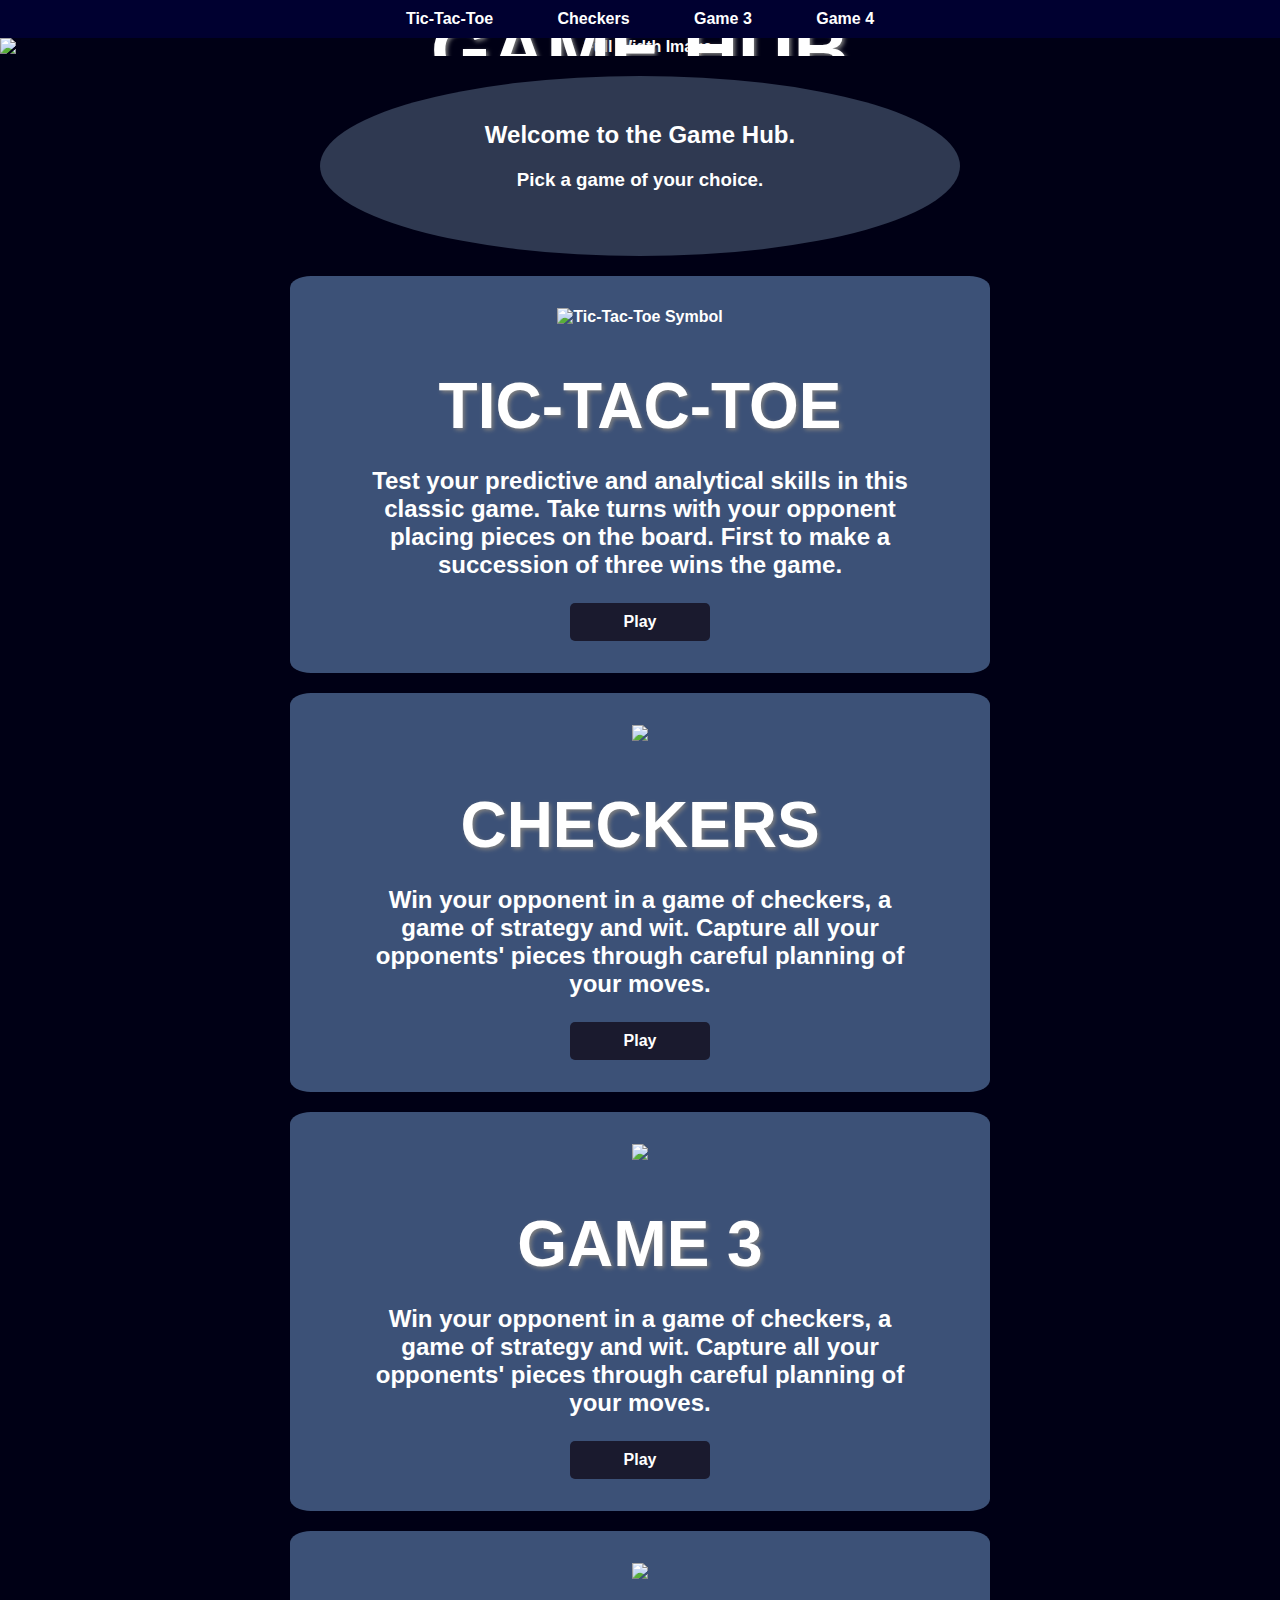
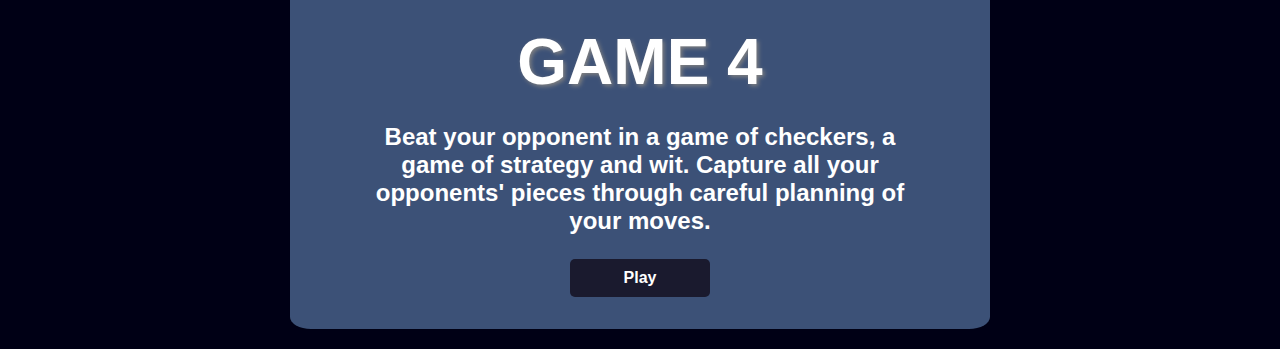
==== homepage/index.html @ 2098d3e7 "Some styling changes" ====
<!DOCTYPE html>
<html>
<head>
  <title>
    Layout Project
  </title>
  <link rel="stylesheet" type="text/css" href="../styles.css">
  <link rel="stylesheet" type="text/css" href="style.css">
</head>
<body>
    <nav>
        <ul>
            <li><a class="smooth" href="#game1">Tic-Tac-Toe</a></li>
            <li><a class="smooth" href="#game2">Checkers</a></li>
            <li><a class="smooth" href="#game3">Game 3</a></li>
            <li><a class="smooth" href="#game4">Game 4</a></li>
        </ul>
    </nav>
    <div class="img-with-text">
        <img id="title-img" src="https://img.pikbest.com/back_our/20210913/bg/3b1538b3e9e709b3f5ec27da526f285c_101726.png!w700wp" alt="Full Width Image">
        <h1 class="text-over-image title">Game Hub</h1>
    </div>
    <section>
        <div class="text-div">
            <h2>Welcome to the Game Hub.</h2>
            <h3>Pick a game of your choice.</h3>
        </div>
    </section>
    <section id="game1" class="game-section">
        <img class="game-image" src="https://media.istockphoto.com/id/1421876725/vector/noughts-and-crosses-colored-linear-icon-tic-tac-toe-symbol.jpg?s=612x612&w=0&k=20&c=2CHHiSCqKN78PHCwWTHP1IhIhzkbP_eqj8nN1cKShVs=" alt="Tic-Tac-Toe Symbol">
        <h1 class="game-title">Tic-Tac-Toe</h1>
        <p class="game-description">Test your predictive and analytical skills in this classic game. Take turns with your opponent placing pieces on the board. First to make a succession of three wins the game.</p>
        <a href="../tic-tac-toe/tictactoe.html"><button id="button1" class="play-button button">Play</button></a>
    </section>
    <section id="game2" class="game-section">
        <img class="game-image" src="https://i.pinimg.com/564x/75/3d/2b/753d2bd3dcc7fecbcd1c6d2c3f3809d1.jpg">
        <h1 class="game-title">Checkers</h1>
        <p class="game-description">Win your opponent in a game of checkers, a game of strategy and wit. Capture all your opponents' pieces through careful planning of your moves.</p>
        <a href="../tic-tac-toe/tictactoe.html"><button id="button2" class="play-button button">Play</button></a>
    </section>
    <section id="game3" class="game-section">
        <img class="game-image" src="https://i.pinimg.com/564x/75/3d/2b/753d2bd3dcc7fecbcd1c6d2c3f3809d1.jpg">
        <h1 class="game-title">Game 3</h1>
        <p class="game-description">Win your opponent in a game of checkers, a game of strategy and wit. Capture all your opponents' pieces through careful planning of your moves.</p>
        <a href="../tic-tac-toe/tictactoe.html"><button id="button3" class="play-button button">Play</button></a>
    </section>
    <section id="game4" class="game-section">
        <img class="game-image" src="https://i.pinimg.com/564x/75/3d/2b/753d2bd3dcc7fecbcd1c6d2c3f3809d1.jpg">
        <h1 class="game-title">Game 4</h1>
        <p class="game-description">Beat your opponent in a game of checkers, a game of strategy and wit. Capture all your opponents' pieces through careful planning of your moves.</p>
        <a href="../tic-tac-toe/tictactoe.html"><button id="button4" class="play-button button">Play</button></a>
    </section>

</body>
</html>
---- styles.css ----
body {
  margin: 0;
  background-color: #000015;
  color: white;
  font-family: 'Montserrat', sans-serif;
  font-weight: bold;
  text-align: center;
}

.title {
  font-family: 'Montserrat', sans-serif;
  font-size: 6vw;
  font-weight: bold;
  color: white;
  text-transform: uppercase;
  text-shadow: 2px 2px 4px grey;
}

.text-div {
  display: block;
  margin: auto;
  background-color: rgba(59, 71, 96, 0.8);
  width: 50%;
  height: 20vh;
  border-radius: 180%;
}

.text-div * {
  position: relative;
  top: 25%;
}

.button {
  width: 20%;
  background-color: #1a1a2e; /* Dark blue background color */
  color: #fff; /* White text color */
  border: none; /* Remove border */
  padding: 10px 20px; /* Add padding */
  font-size: 16px; /* Font size */
  font-weight: bold; /* Bold font */
  border-radius: 5px; /* Rounded corners */
  cursor: pointer; /* Cursor style */
  transition: background-color 0.3s ease; /* Smooth transition */
}

nav {
  background-color: #000030; /* Black-blue color */
}

nav ul {
  list-style-type: none;
  margin: 0;
  padding: 0;
  text-align: center;
}

nav ul li {
  display: inline-block;
  margin-right: 20px;
}

nav ul li:last-child {
  margin-right: 0; /* Remove right margin from the last item */
}

nav ul li a {
  text-decoration: none;
  color: #fff; /* White text color */
  padding: 10px 20px;
  display: inline-block;
}

a {
    text-decoration: none;
    color: white;
}

nav ul li a:hover {
  background-color: #000080; /* Darker shade of blue on hover */
}
---- homepage/style.css ----
html {
  scroll-behavior: smooth;
}

body {
  margin: 0;
  background-color: #000015;
  color: white;
  font-family: 'Montserrat', sans-serif;
  font-weight: bold;
  text-align: center;
}

#title-img {
  display: block;
  
  width: 100%;
}

.img-with-text {
  position: relative;
  text-align: center;
  overflow: hidden;
}

.text-over-image {
  position: absolute;
  bottom: 50%;
  left: 50%;
  transform: translate(-50%, 110%);
  text-align: center;
  color: red;
}

.title {
  font-family: 'Montserrat', sans-serif;
  font-size: 6vw;
  font-weight: bold;
  color: white;
  text-transform: uppercase;
  text-shadow: 2px 2px 4px grey;
}

.text-div {
  display: block;
  margin: auto;
  background-color: rgba(59, 71, 96, 0.8);
  width: 50%;
  height: 20vh;
  border-radius: 180%;
}

.text-div * {
  position: relative;
  top: 25%;
}

.game-section {
  width: 80%;
  max-width: 700px;
  height: auto;

  padding-top: 2em;
  padding-bottom: 2em;
  
  margin-right: auto;
  margin-left: auto;

  margin-top: 20px;
  margin-bottom: 20px;

  background-color: rgb(60, 81, 119);
  border-radius: 3%
}

.game-image {
  position: relative;
  top: 5%;
  width: 63%
}

.game-title {
  position: relative;
  top: 4%;
  font-family: 'Montserrat', sans-serif;
  font-size: 6vw;
  font-weight: bold;
  color: white;
  text-transform: uppercase;
  text-shadow: 2px 2px 4px grey;
  margin-bottom: 0;
}

.game-description {
  font-size: 2.3vw;
  margin-right: 10%;
  margin-left: 10%;
}

.play-button:hover {
    background-color: #0d0d1a; /* Darker blue on hover */
}

@media screen and (max-width: 700px) {
  #title-img {
    width: 200%
  }
}

@media screen and (min-width: 1000px) {
  .game-title {
    font-size: 4em;
  }

  .game-description {
    font-size: 1.5em;
  }
}
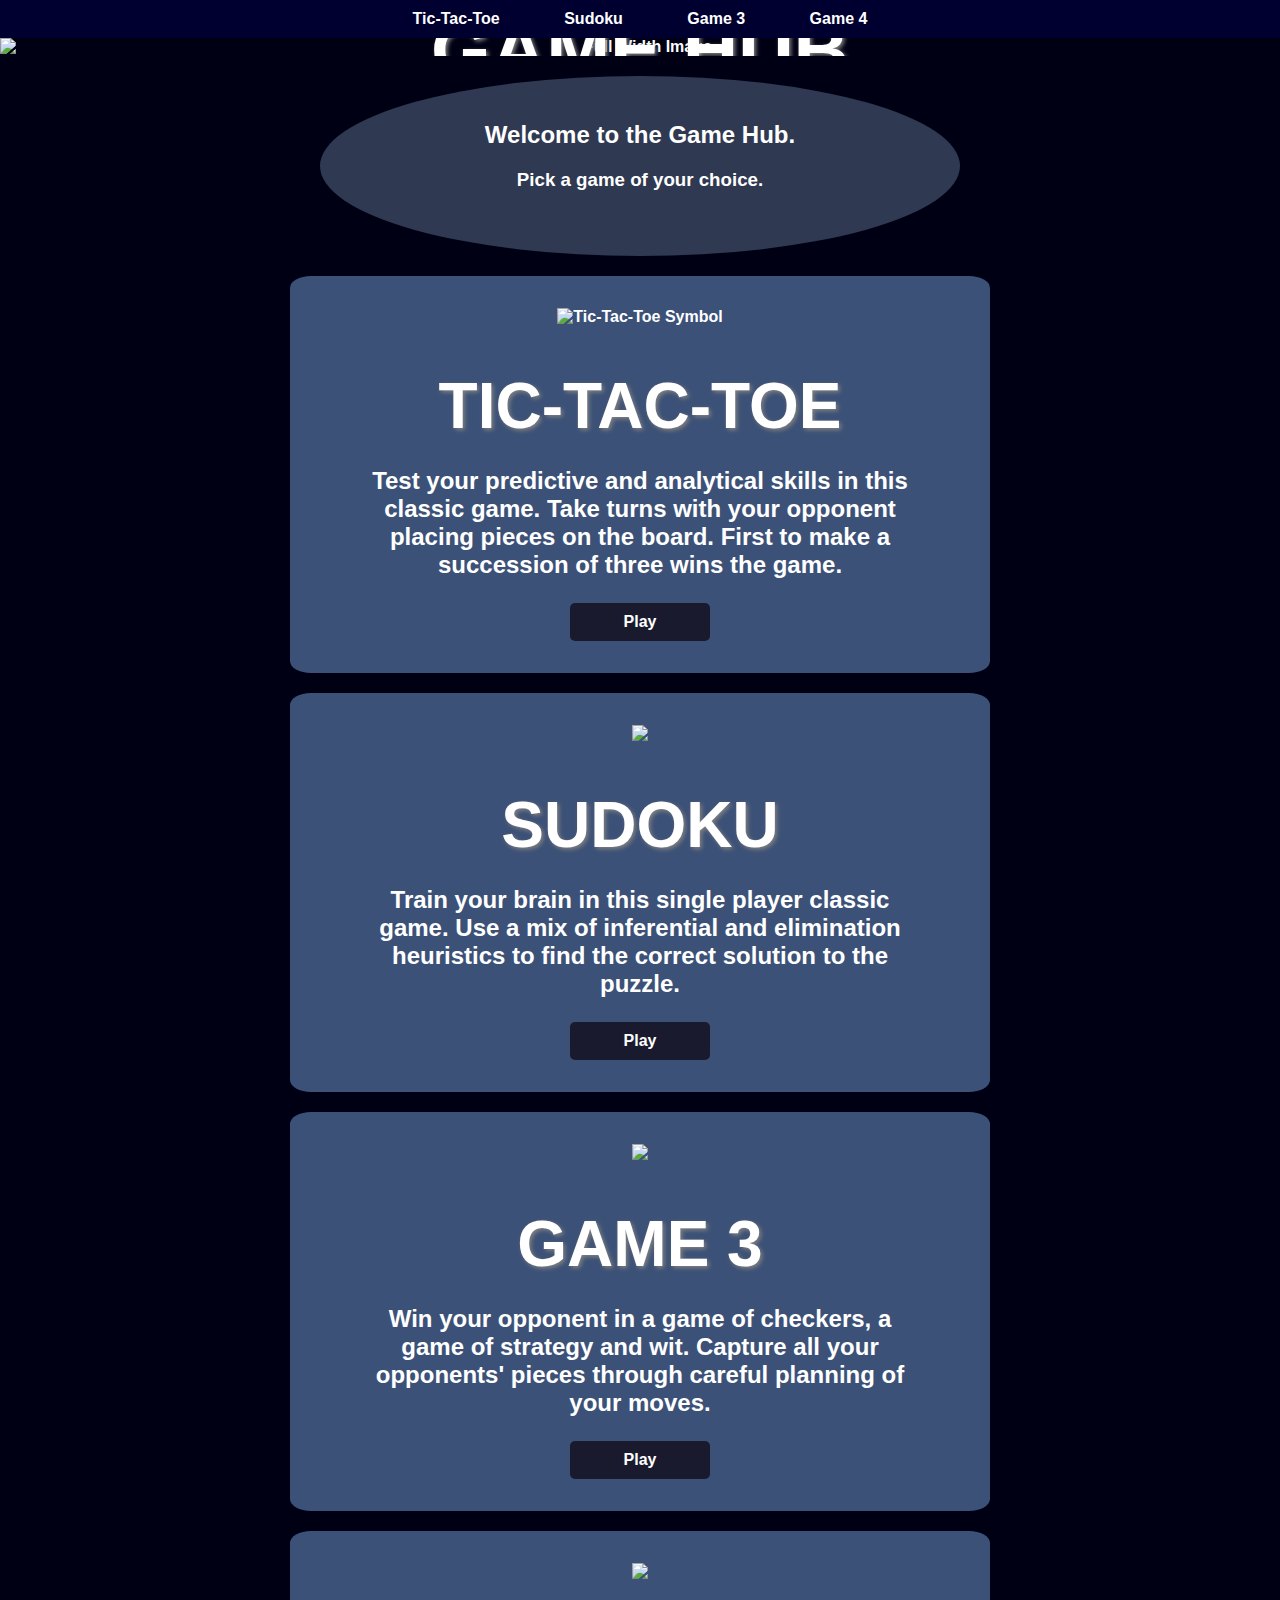
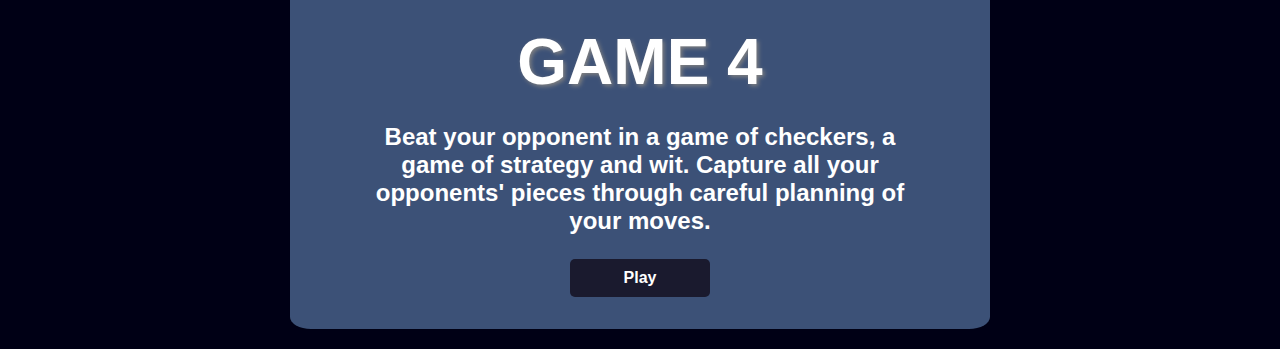
==== commit 7bed2e47: "Sudoku finished" ====
--- a/homepage/index.html
+++ b/homepage/index.html
@@ -11,7 +11,7 @@
     <nav>
         <ul>
             <li><a class="smooth" href="#game1">Tic-Tac-Toe</a></li>
-            <li><a class="smooth" href="#game2">Checkers</a></li>
+            <li><a class="smooth" href="#game2">Sudoku</a></li>
             <li><a class="smooth" href="#game3">Game 3</a></li>
             <li><a class="smooth" href="#game4">Game 4</a></li>
         </ul>
@@ -33,10 +33,10 @@
         <a href="../tic-tac-toe/tictactoe.html"><button id="button1" class="play-button button">Play</button></a>
     </section>
     <section id="game2" class="game-section">
-        <img class="game-image" src="https://i.pinimg.com/564x/75/3d/2b/753d2bd3dcc7fecbcd1c6d2c3f3809d1.jpg">
-        <h1 class="game-title">Checkers</h1>
-        <p class="game-description">Win your opponent in a game of checkers, a game of strategy and wit. Capture all your opponents' pieces through careful planning of your moves.</p>
-        <a href="../tic-tac-toe/tictactoe.html"><button id="button2" class="play-button button">Play</button></a>
+        <img class="game-image" src="https://store-images.s-microsoft.com/image/apps.23075.14573867130554603.1e7f880d-4d81-4e54-8e33-3e71fddcdef3.0691e3f6-1369-49ee-b006-f3b64e014343?mode=scale&q=90&h=300&w=300">
+        <h1 class="game-title">Sudoku</h1>
+        <p class="game-description">Train your brain in this single player classic game. Use a mix of inferential and elimination heuristics to find the correct solution to the puzzle.</p>
+        <a href="../sudoku/sudoku.html"><button id="button2" class="play-button button">Play</button></a>
     </section>
     <section id="game3" class="game-section">
         <img class="game-image" src="https://i.pinimg.com/564x/75/3d/2b/753d2bd3dcc7fecbcd1c6d2c3f3809d1.jpg">
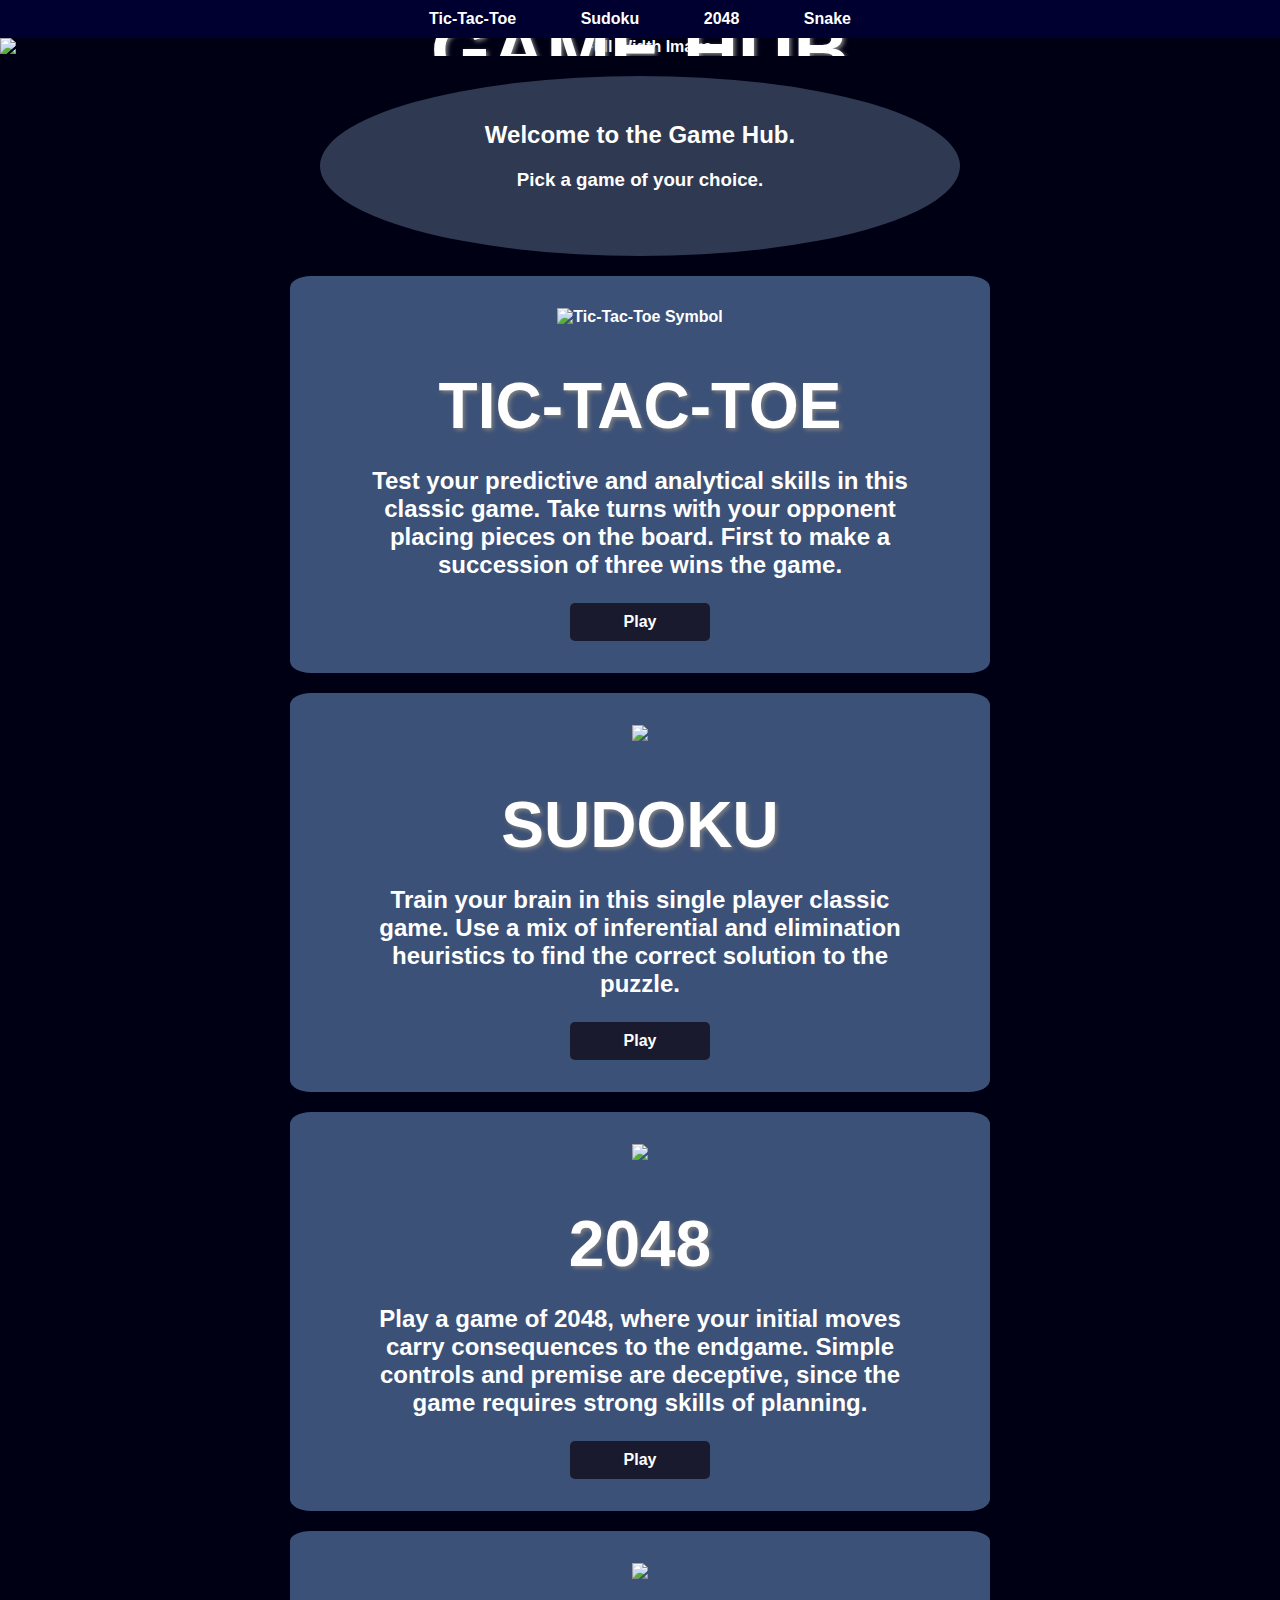
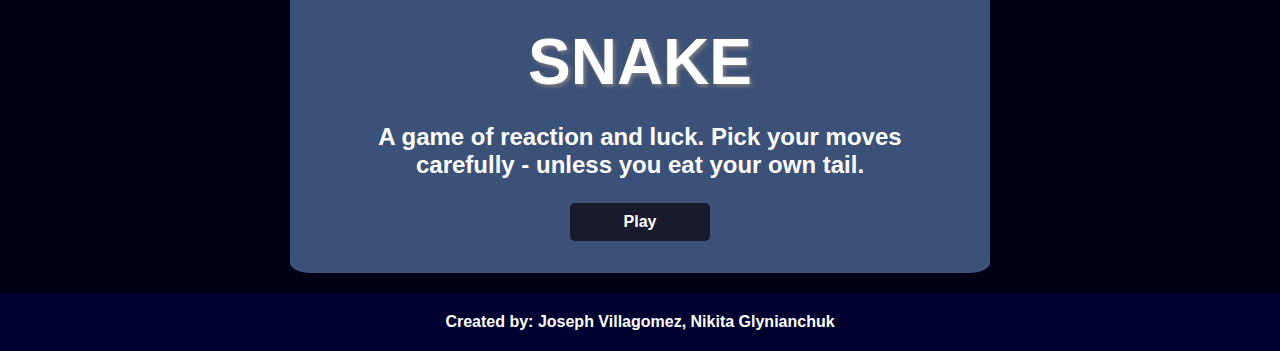
==== commit 95eae04d: "Added our names and finalized 2048" ====
--- a/homepage/index.html
+++ b/homepage/index.html
@@ -12,8 +12,8 @@
         <ul>
             <li><a class="smooth" href="#game1">Tic-Tac-Toe</a></li>
             <li><a class="smooth" href="#game2">Sudoku</a></li>
-            <li><a class="smooth" href="#game3">Game 3</a></li>
-            <li><a class="smooth" href="#game4">Game 4</a></li>
+            <li><a class="smooth" href="#game3">2048</a></li>
+            <li><a class="smooth" href="#game4">Snake</a></li>
         </ul>
     </nav>
     <div class="img-with-text">
@@ -27,29 +27,42 @@
         </div>
     </section>
     <section id="game1" class="game-section">
+        <!-- https://media.istockphoto.com/id/1421876725/vector/noughts-and-crosses-colored-linear-icon-tic-tac-toe-symbol.jpg?s=612x612&w=0&k=20&c=2CHHiSCqKN78PHCwWTHP1IhIhzkbP_eqj8nN1cKShVs= -->
         <img class="game-image" src="https://media.istockphoto.com/id/1421876725/vector/noughts-and-crosses-colored-linear-icon-tic-tac-toe-symbol.jpg?s=612x612&w=0&k=20&c=2CHHiSCqKN78PHCwWTHP1IhIhzkbP_eqj8nN1cKShVs=" alt="Tic-Tac-Toe Symbol">
         <h1 class="game-title">Tic-Tac-Toe</h1>
         <p class="game-description">Test your predictive and analytical skills in this classic game. Take turns with your opponent placing pieces on the board. First to make a succession of three wins the game.</p>
         <a href="../tic-tac-toe/tictactoe.html"><button id="button1" class="play-button button">Play</button></a>
     </section>
     <section id="game2" class="game-section">
+        <!-- Microsoft: https://store-images.s-microsoft.com/image/apps.23075.14573867130554603.1e7f880d-4d81-4e54-8e33-3e71fddcdef3.0691e3f6-1369-49ee-b006-f3b64e014343?mode=scale&q=90&h=300&w=300 -->
         <img class="game-image" src="https://store-images.s-microsoft.com/image/apps.23075.14573867130554603.1e7f880d-4d81-4e54-8e33-3e71fddcdef3.0691e3f6-1369-49ee-b006-f3b64e014343?mode=scale&q=90&h=300&w=300">
         <h1 class="game-title">Sudoku</h1>
         <p class="game-description">Train your brain in this single player classic game. Use a mix of inferential and elimination heuristics to find the correct solution to the puzzle.</p>
         <a href="../sudoku/sudoku.html"><button id="button2" class="play-button button">Play</button></a>
     </section>
     <section id="game3" class="game-section">
-        <img class="game-image" src="https://i.pinimg.com/564x/75/3d/2b/753d2bd3dcc7fecbcd1c6d2c3f3809d1.jpg">
-        <h1 class="game-title">Game 3</h1>
-        <p class="game-description">Win your opponent in a game of checkers, a game of strategy and wit. Capture all your opponents' pieces through careful planning of your moves.</p>
-        <a href="../tic-tac-toe/tictactoe.html"><button id="button3" class="play-button button">Play</button></a>
+        <!-- Super 2048 Game - Apps on Google Play: https://play-lh.googleusercontent.com/PIIWrW1vQG5mGymXS8ReNFhCP3iQlSIX_pII8eu-qCF2ATA3ckEylVvg1_Cq5BrTORU -->
+        <img class="game-image" src="https://play-lh.googleusercontent.com/PIIWrW1vQG5mGymXS8ReNFhCP3iQlSIX_pII8eu-qCF2ATA3ckEylVvg1_Cq5BrTORU">
+        <h1 class="game-title">2048</h1>
+        <p class="game-description">Play a game of 2048, where your initial moves carry consequences to the endgame. Simple controls and premise are deceptive, since the game requires strong skills of planning.</p>
+        <a href="../2048/2048.html"><button id="button3" class="play-button button">Play</button></a>
     </section>
+    <!-- The Classic Snake Game: Microsoft Store: https://store-images.microsoft.com/image/apps.30256.9007199266682902.cbc2e675-3a1a-462d-882b-c1bfa6aa1bc6.38b8e90a-ec73-45ae-b281-f4ad9ff25cb6?mode=scale&q=90&h=200&w=200&background=%23491bc5 -->
     <section id="game4" class="game-section">
-        <img class="game-image" src="https://i.pinimg.com/564x/75/3d/2b/753d2bd3dcc7fecbcd1c6d2c3f3809d1.jpg">
-        <h1 class="game-title">Game 4</h1>
-        <p class="game-description">Beat your opponent in a game of checkers, a game of strategy and wit. Capture all your opponents' pieces through careful planning of your moves.</p>
+        <img class="game-image" src="https://store-images.microsoft.com/image/apps.30256.9007199266682902.cbc2e675-3a1a-462d-882b-c1bfa6aa1bc6.38b8e90a-ec73-45ae-b281-f4ad9ff25cb6?mode=scale&q=90&h=200&w=200&background=%23491bc5">
+        <h1 class="game-title">Snake</h1>
+        <p class="game-description">A game of reaction and luck. Pick your moves carefully - unless you eat your own tail.</p>
         <a href="../tic-tac-toe/tictactoe.html"><button id="button4" class="play-button button">Play</button></a>
     </section>
+    <footer>
+        <nav>
+        <ul>
+            <li>Created by:</li>
+            <li>Joseph Villagomez,</li>
+            <li>Nikita Glynianchuk</li>
+        </ul>
+    </nav>
+    </footer>
 
 </body>
 </html>--- a/homepage/style.css
+++ b/homepage/style.css
@@ -101,6 +101,10 @@
     background-color: #0d0d1a; /* Darker blue on hover */
 }
 
+footer nav li{
+  margin: 20px auto;;
+}
+
 @media screen and (max-width: 700px) {
   #title-img {
     width: 200%
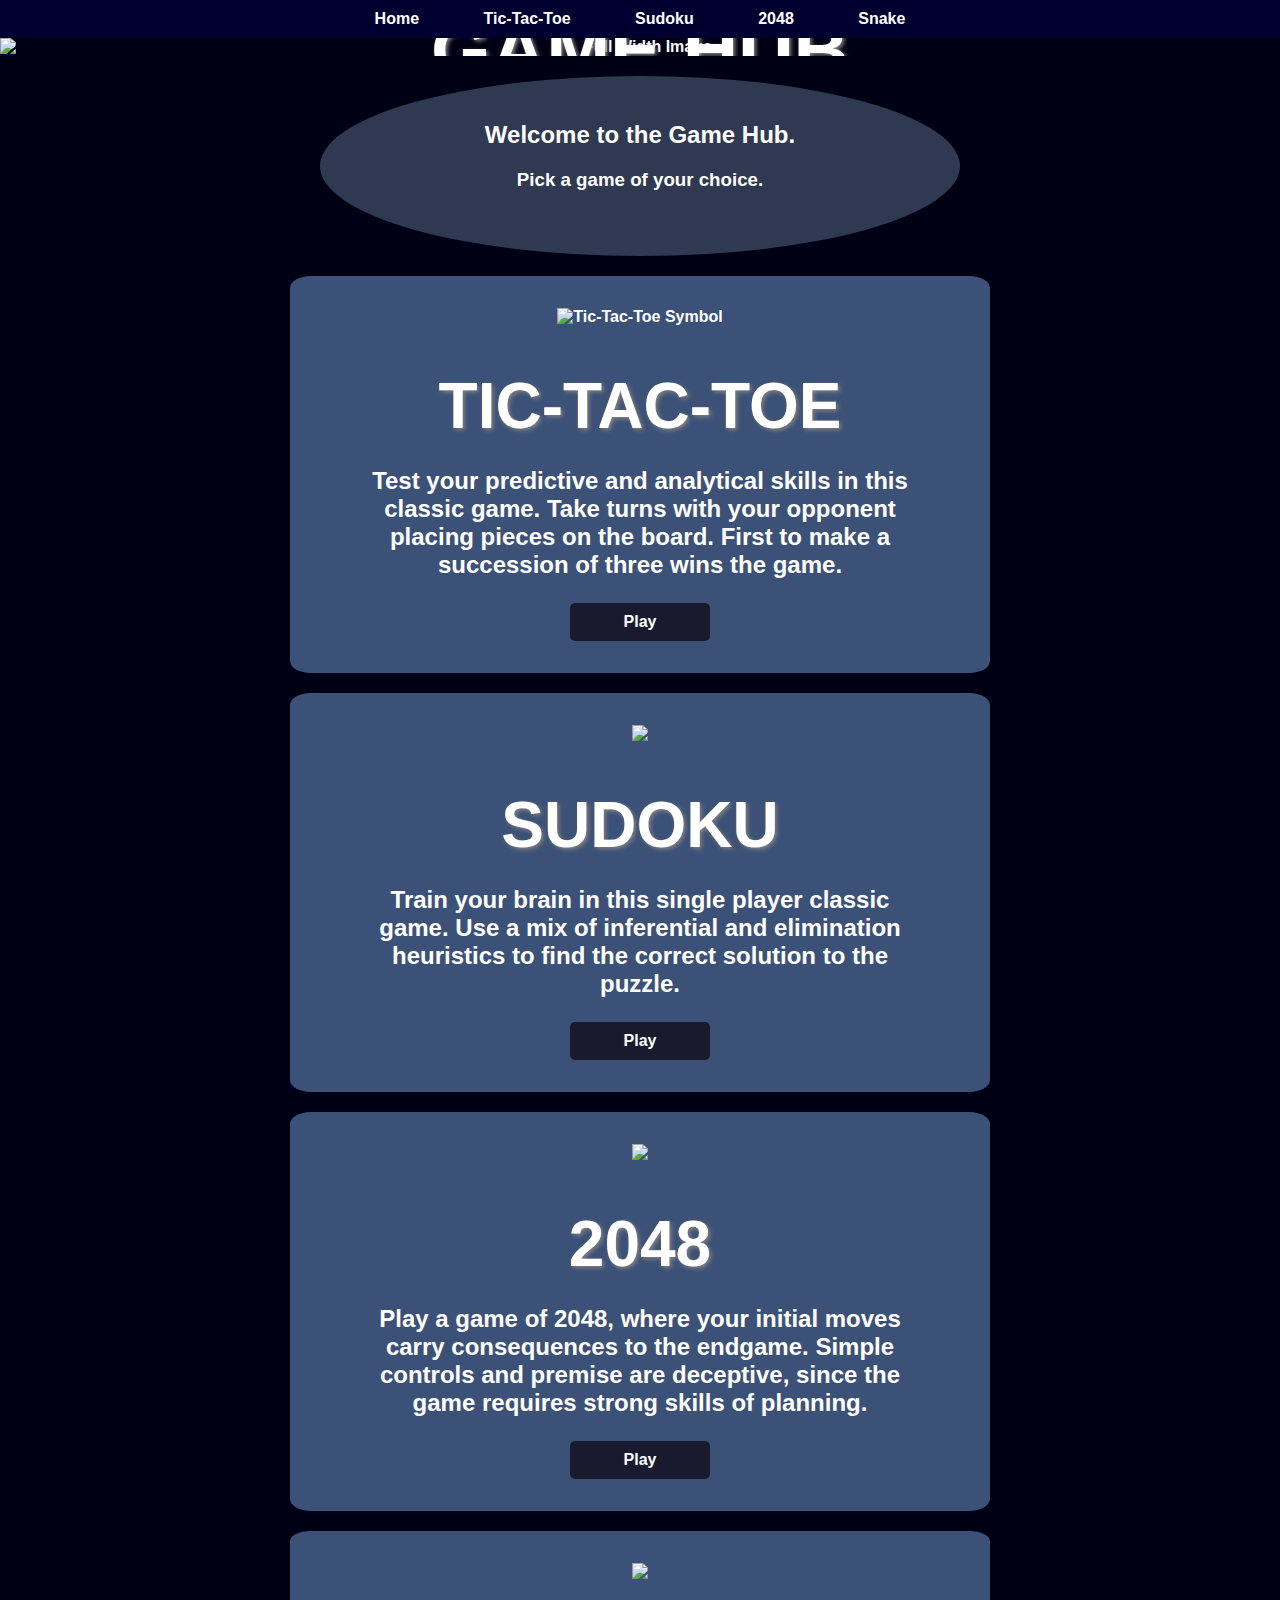
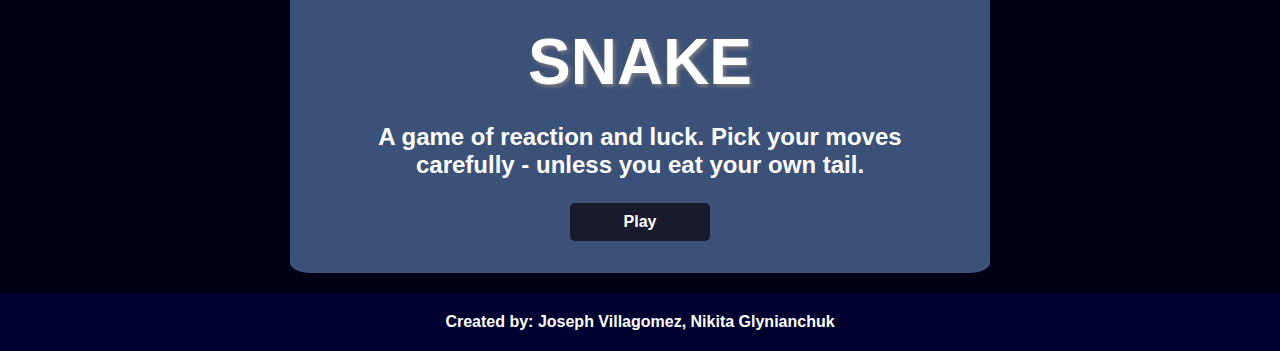
==== commit 19f30d1b: "Update index.html for Final" ====
--- a/homepage/index.html
+++ b/homepage/index.html
@@ -10,6 +10,7 @@
 <body>
     <nav>
         <ul>
+            <li><a href="/">Home</a></li>
             <li><a class="smooth" href="#game1">Tic-Tac-Toe</a></li>
             <li><a class="smooth" href="#game2">Sudoku</a></li>
             <li><a class="smooth" href="#game3">2048</a></li>
@@ -52,7 +53,7 @@
         <img class="game-image" src="https://store-images.microsoft.com/image/apps.30256.9007199266682902.cbc2e675-3a1a-462d-882b-c1bfa6aa1bc6.38b8e90a-ec73-45ae-b281-f4ad9ff25cb6?mode=scale&q=90&h=200&w=200&background=%23491bc5">
         <h1 class="game-title">Snake</h1>
         <p class="game-description">A game of reaction and luck. Pick your moves carefully - unless you eat your own tail.</p>
-        <a href="../tic-tac-toe/tictactoe.html"><button id="button4" class="play-button button">Play</button></a>
+        <a href="../snake/snake.html"><button id="button4" class="play-button button">Play</button></a>
     </section>
     <footer>
         <nav>
@@ -65,4 +66,4 @@
     </footer>
 
 </body>
-</html>+</html>
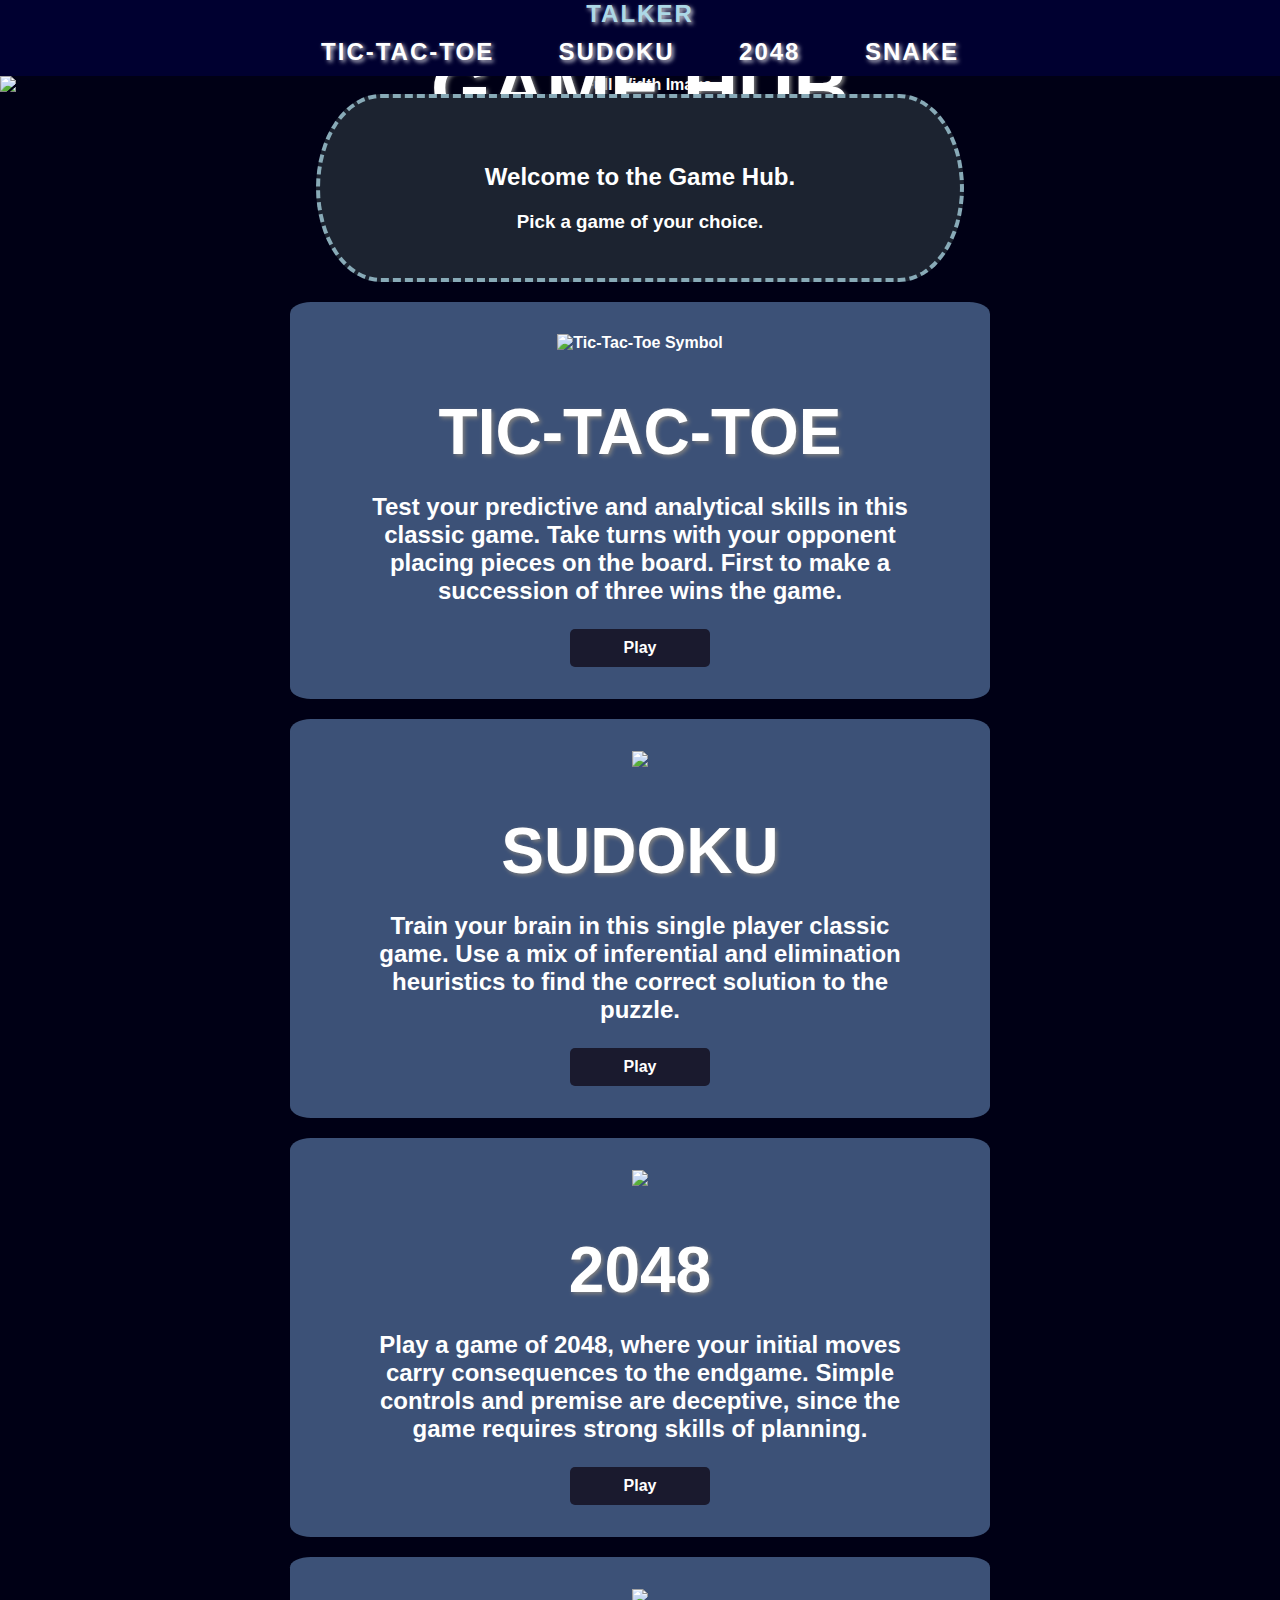
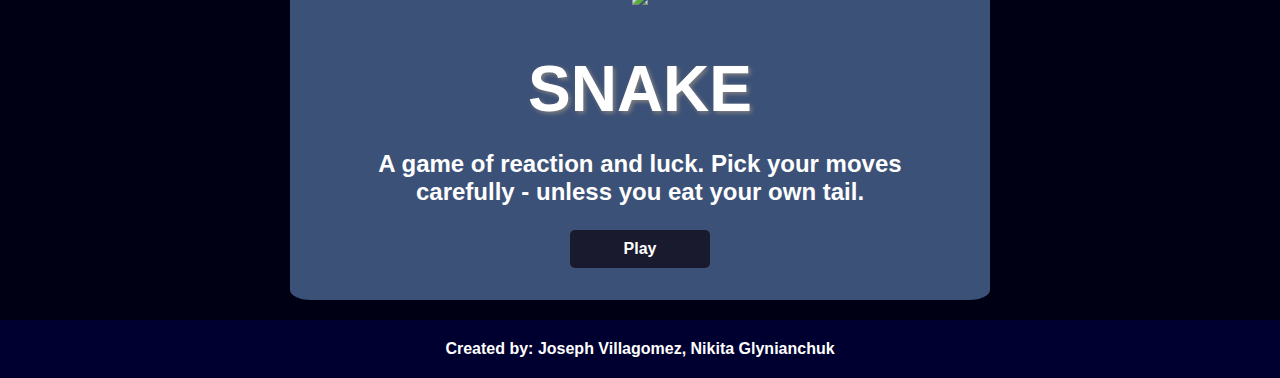
==== commit f5c67fa0: "Update index.html" ====
--- a/homepage/index.html
+++ b/homepage/index.html
@@ -9,8 +9,9 @@
 </head>
 <body>
     <nav>
+        <a class="smooth" class="talker" href="http://localhost:3000/">TALKER</a>
         <ul>
-            <li><a href="/">Home</a></li>
+            
             <li><a class="smooth" href="#game1">Tic-Tac-Toe</a></li>
             <li><a class="smooth" href="#game2">Sudoku</a></li>
             <li><a class="smooth" href="#game3">2048</a></li>
--- a/styles.css
+++ b/styles.css
@@ -16,6 +16,7 @@
   text-shadow: 2px 2px 4px grey;
 }
 
+
 .text-div {
   display: block;
   margin: auto;
@@ -23,6 +24,7 @@
   width: 50%;
   height: 20vh;
   border-radius: 180%;
+  border: dotted;
 }
 
 .text-div * {
@@ -70,11 +72,23 @@
   display: inline-block;
 }
 
+.talker {
+  text-align: center;
+
+}
+
 a {
-    text-decoration: none;
-    color: white;
+  text-decoration: none;
+  color: lightblue;
+  font-family: 'Arial', sans-serif;
+  font-size: 24px;
+  text-align: center;
+  text-transform: uppercase;
+  letter-spacing: 2px;
+  text-shadow: 2px 2px 4px rgb(255, 255, 255, 0.85);
+
 }
 
 nav ul li a:hover {
   background-color: #000080; /* Darker shade of blue on hover */
-}+}
--- a/homepage/style.css
+++ b/homepage/style.css
@@ -42,12 +42,11 @@
 }
 
 .text-div {
-  display: block;
-  margin: auto;
-  background-color: rgba(59, 71, 96, 0.8);
-  width: 50%;
-  height: 20vh;
-  border-radius: 180%;
+    align-items: center;
+    justify-content: space-evenly;
+    background: rgba(56, 70, 75, 0.5);
+    border-radius: 10% / 50%;
+    border: dashed rgb(173, 216, 230, 0.75) 4px;
 }
 
 .text-div * {
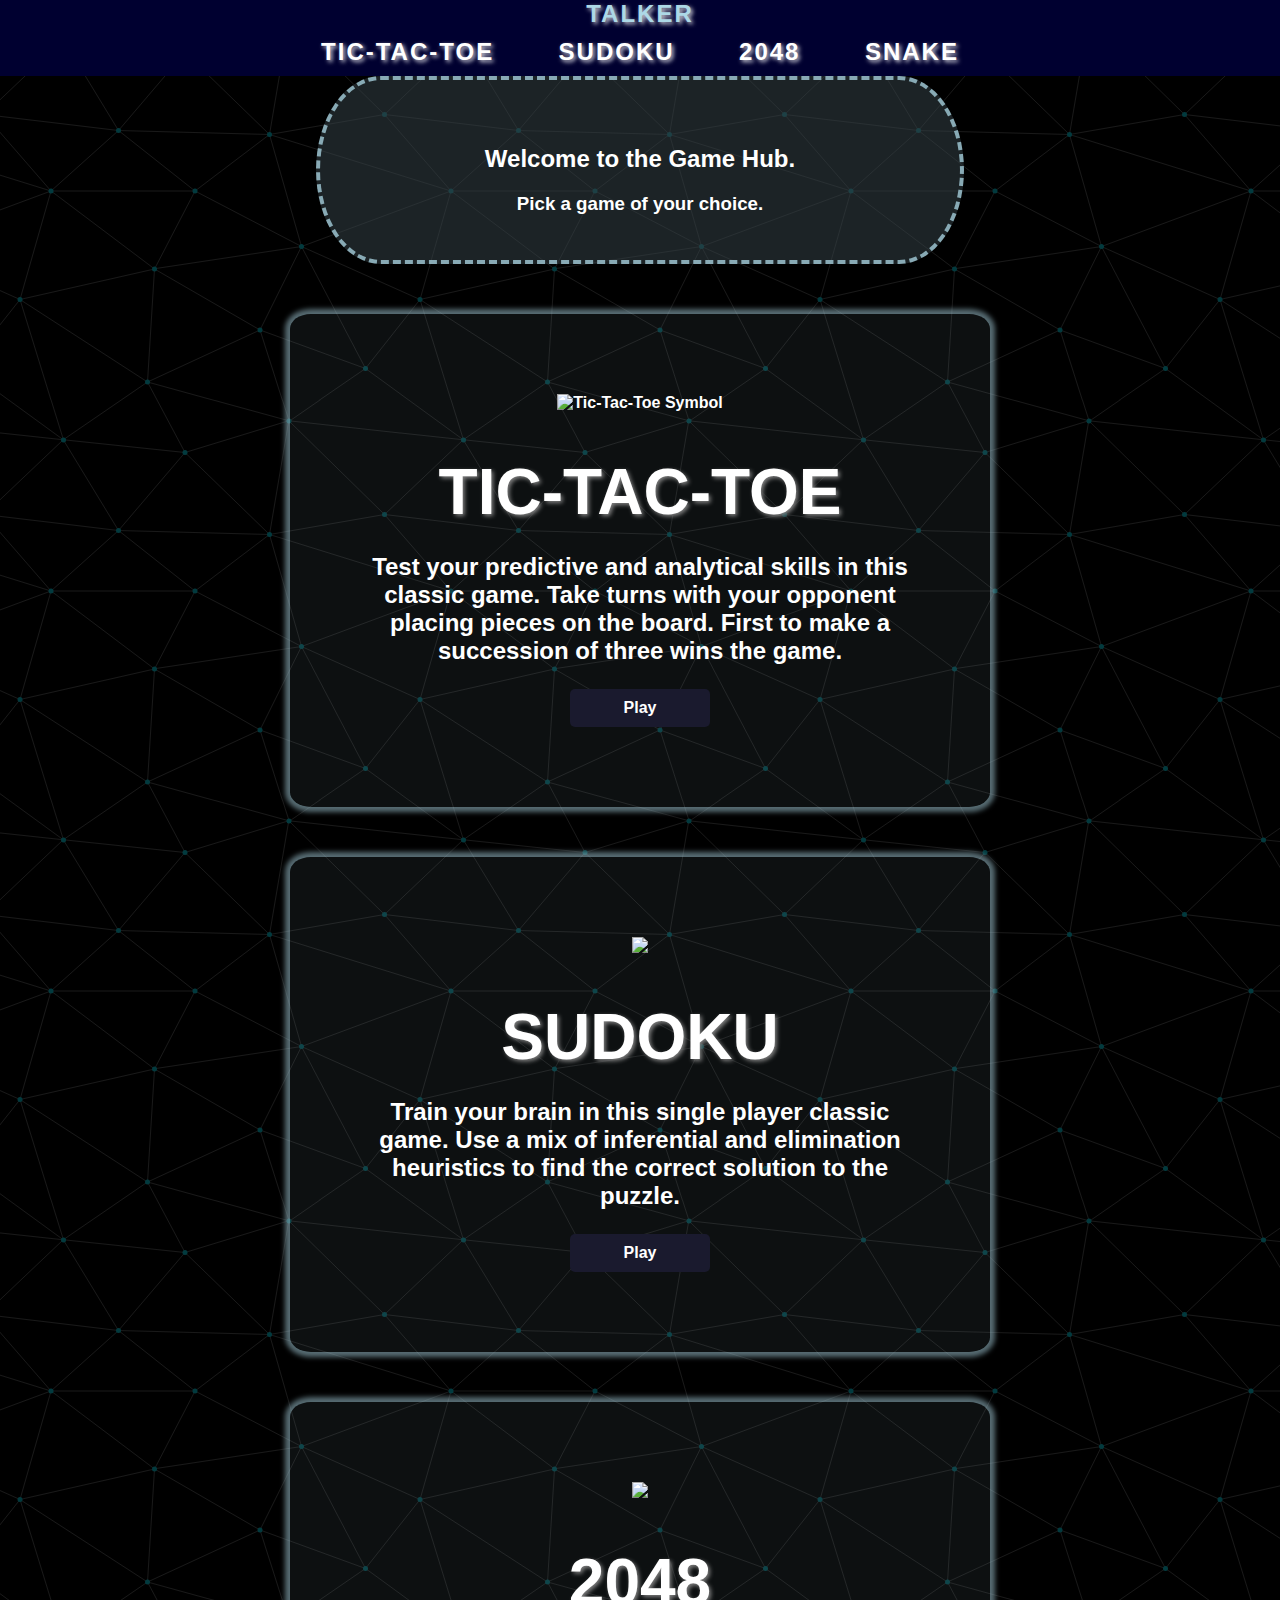
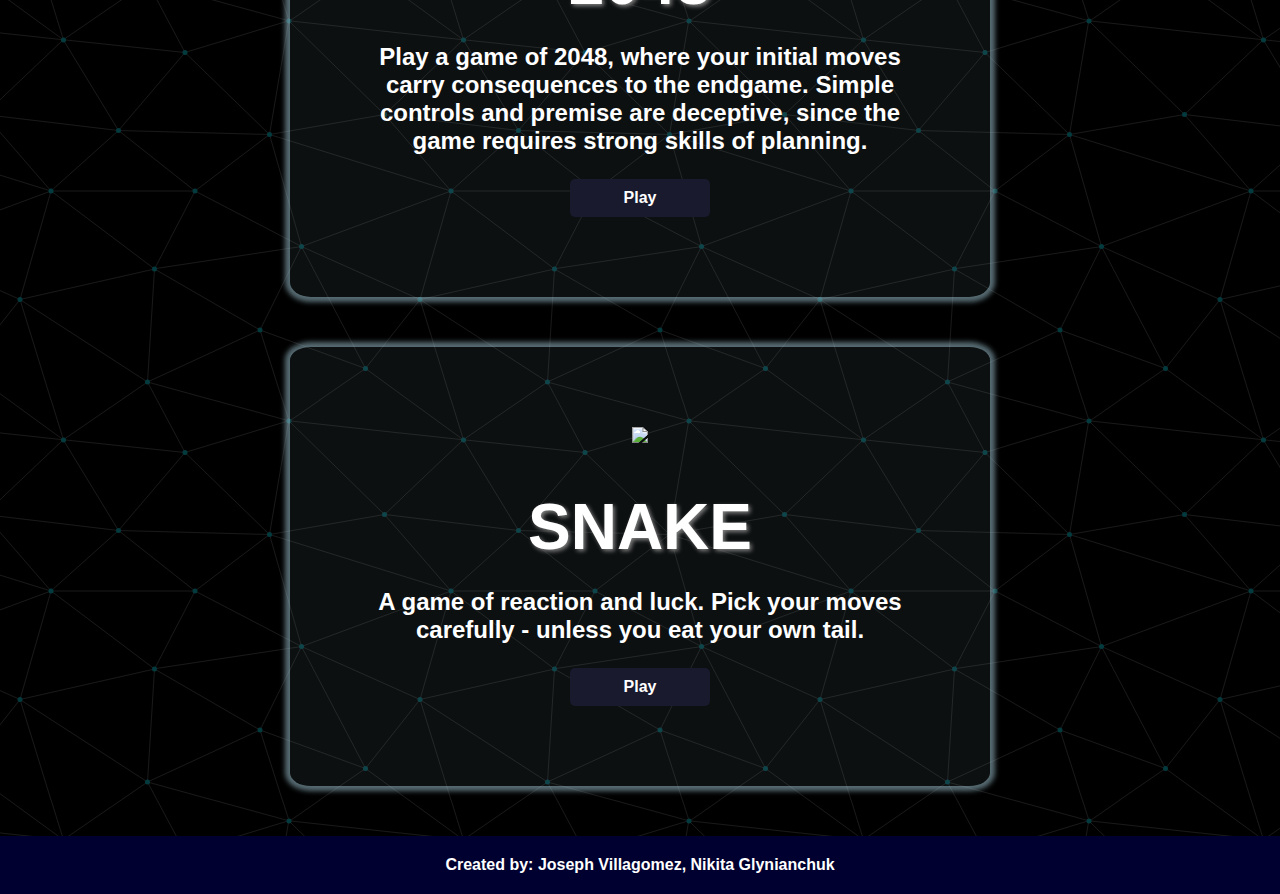
==== commit 5e66baf4: "Update index.html" ====
--- a/homepage/index.html
+++ b/homepage/index.html
@@ -19,7 +19,6 @@
         </ul>
     </nav>
     <div class="img-with-text">
-        <img id="title-img" src="https://img.pikbest.com/back_our/20210913/bg/3b1538b3e9e709b3f5ec27da526f285c_101726.png!w700wp" alt="Full Width Image">
         <h1 class="text-over-image title">Game Hub</h1>
     </div>
     <section>
--- a/homepage/style.css
+++ b/homepage/style.css
@@ -3,12 +3,11 @@
 }
 
 body {
-  margin: 0;
-  background-color: #000015;
-  color: white;
-  font-family: 'Montserrat', sans-serif;
-  font-weight: bold;
-  text-align: center;
+    padding: 0;
+    margin: 0;
+    min-height: 80vh;
+    background-color: #000000;
+    background-image: url("data:image/svg+xml,%3Csvg xmlns='http://www.w3.org/2000/svg' width='400' height='400' viewBox='0 0 800 800'%3E%3Cg fill='none' stroke='%23323232' stroke-width='1'%3E%3Cpath d='M769 229L1037 260.9M927 880L731 737 520 660 309 538 40 599 295 764 126.5 879.5 40 599-197 493 102 382-31 229 126.5 79.5-69-63'/%3E%3Cpath d='M-31 229L237 261 390 382 603 493 308.5 537.5 101.5 381.5M370 905L295 764'/%3E%3Cpath d='M520 660L578 842 731 737 840 599 603 493 520 660 295 764 309 538 390 382 539 269 769 229 577.5 41.5 370 105 295 -36 126.5 79.5 237 261 102 382 40 599 -69 737 127 880'/%3E%3Cpath d='M520-140L578.5 42.5 731-63M603 493L539 269 237 261 370 105M902 382L539 269M390 382L102 382'/%3E%3Cpath d='M-222 42L126.5 79.5 370 105 539 269 577.5 41.5 927 80 769 229 902 382 603 493 731 737M295-36L577.5 41.5M578 842L295 764M40-201L127 80M102 382L-261 269'/%3E%3C/g%3E%3Cg fill='%23023A3E'%3E%3Ccircle cx='769' cy='229' r='5'/%3E%3Ccircle cx='539' cy='269' r='5'/%3E%3Ccircle cx='603' cy='493' r='5'/%3E%3Ccircle cx='731' cy='737' r='5'/%3E%3Ccircle cx='520' cy='660' r='5'/%3E%3Ccircle cx='309' cy='538' r='5'/%3E%3Ccircle cx='295' cy='764' r='5'/%3E%3Ccircle cx='40' cy='599' r='5'/%3E%3Ccircle cx='102' cy='382' r='5'/%3E%3Ccircle cx='127' cy='80' r='5'/%3E%3Ccircle cx='370' cy='105' r='5'/%3E%3Ccircle cx='578' cy='42' r='5'/%3E%3Ccircle cx='237' cy='261' r='5'/%3E%3Ccircle cx='390' cy='382' r='5'/%3E%3C/g%3E%3C/svg%3E");
 }
 
 #title-img {
@@ -59,16 +58,17 @@
   max-width: 700px;
   height: auto;
 
-  padding-top: 2em;
-  padding-bottom: 2em;
+  padding-top: 5em;
+  padding-bottom: 5em;
   
   margin-right: auto;
   margin-left: auto;
 
-  margin-top: 20px;
-  margin-bottom: 20px;
+  margin-top: 50px;
+  margin-bottom: 50px;
 
-  background-color: rgb(60, 81, 119);
+  background-color: rgb(173, 216, 230, 0.075);
+  box-shadow: 0px 0px 5px 5px rgb(173, 216, 230, 0.5);
   border-radius: 3%
 }
 
